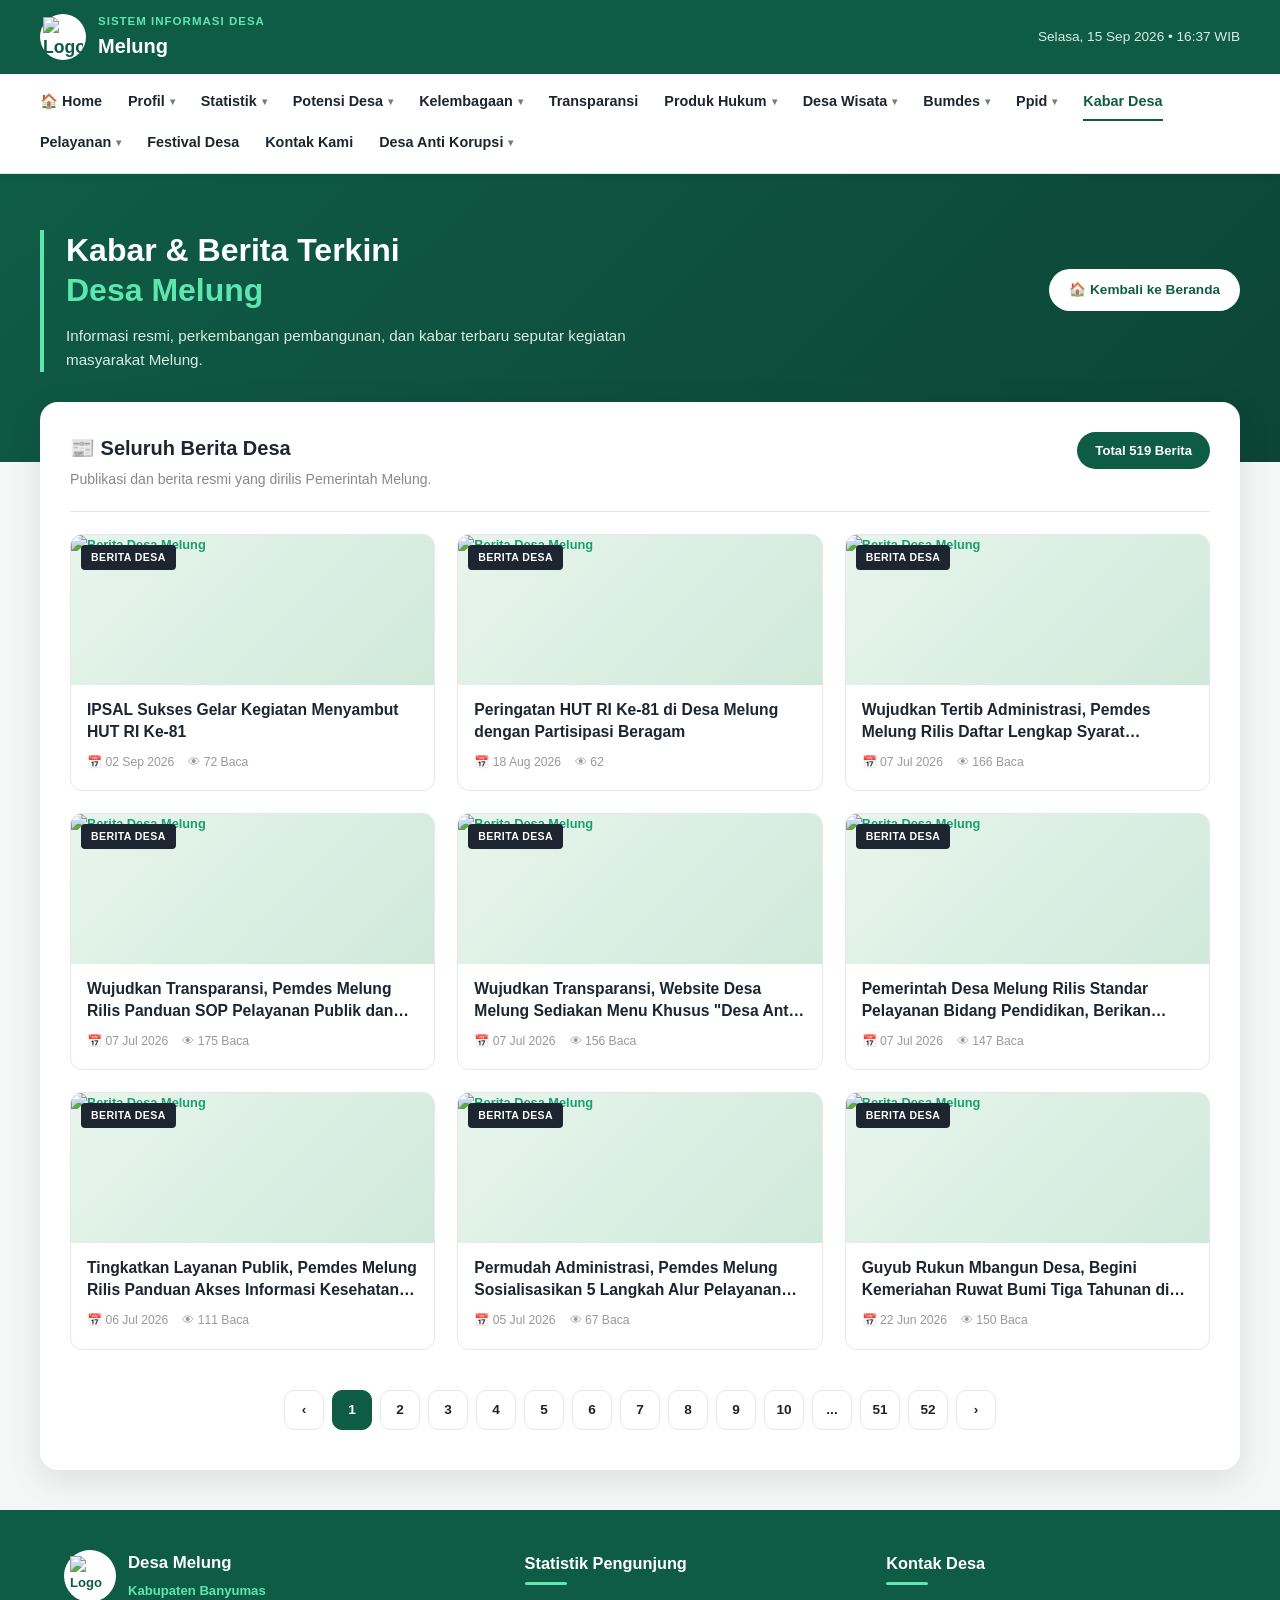
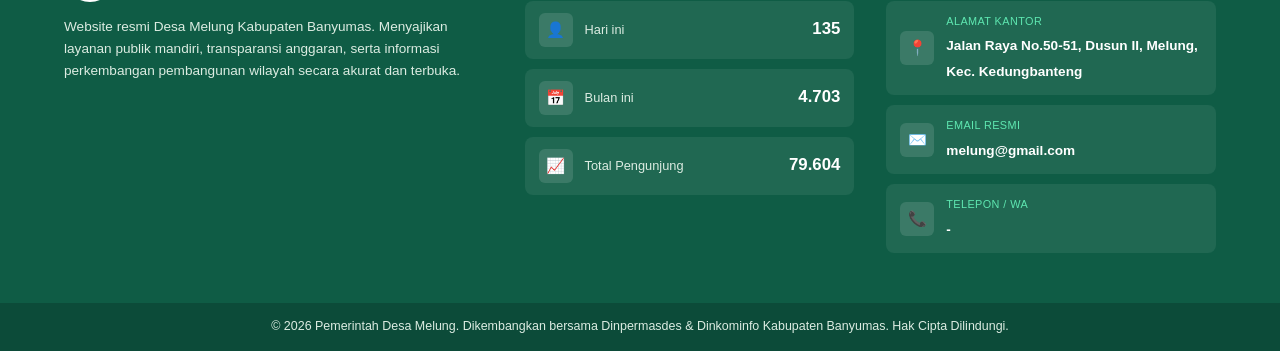
==== berita.html @ 3b64b192 "Upload project Latihan-membuat-tampilan-website-desa" ====
<!DOCTYPE html>
<html lang="id">
<head>
<meta charset="UTF-8">
<meta name="viewport" content="width=device-width, initial-scale=1.0">
<title>Kabar &amp; Berita Desa Melung</title>
<link rel="stylesheet" href="style.css">
</head>
<script src="script.js"></script>
<body>

  <!-- ================= TOPBAR ================= -->
    <div class="site-header">
  <div class="topbar">
    <div class="topbar-inner">
      <div class="brand">
        <span class="logo-circle">
          <img src="https://img.pikbest.com/png-images/20241031/green-and-yellow-color-combined-natural-tree-logo_11033752.png!bw800"
          alt="Logo Desa Melung" width="40" height="40">
        </span>
        <div class="brand-text">
          <div class="kecil">Sistem Informasi Desa</div>
          <div class="besar">Melung</div>
        </div>
      </div>
      <div class="jam">Selasa, 15 Sep 2026 &bull; 16:37 WIB</div>
    </div>
  </div>

  <!-- ================= NAVBAR ================= -->
  <header class="navbar">
    <div class="navbar-inner">
      <nav class="menu">
        <ul>
          <li><a href="index.html">🏠 Home</a></li>
          <li><a href="#">Profil <span class="caret">▾</span></a></li>
          <li><a href="#">Statistik <span class="caret">▾</span></a></li>
          <li><a href="#">Potensi Desa <span class="caret">▾</span></a></li>
          <li><a href="#">Kelembagaan <span class="caret">▾</span></a></li>
          <li><a href="#">Transparansi</a></li>
          <li><a href="#">Produk Hukum <span class="caret">▾</span></a></li>
          <li><a href="#">Desa Wisata <span class="caret">▾</span></a></li>
          <li><a href="#">Bumdes <span class="caret">▾</span></a></li>
          <li><a href="#">Ppid <span class="caret">▾</span></a></li>
          <li class="active"><a href="berita.html">Kabar Desa</a></li>
          <li><a href="#">Pelayanan <span class="caret">▾</span></a></li>
          <li><a href="#">Festival Desa</a></li>
          <li><a href="#">Kontak Kami</a></li>
          <li><a href="#">Desa Anti Korupsi <span class="caret">▾</span></a></li>
        </ul>
      </nav>
    </div>
  </header>
</div>

  <!-- ================= HERO JUDUL HALAMAN ================= -->
  <section class="page-hero">
    <div class="hero-inner">
      <div class="hero-text">
        <h1>Kabar &amp; Berita Terkini<span class="aksen">Desa Melung</span></h1>
        <p>Informasi resmi, perkembangan pembangunan, dan kabar terbaru seputar kegiatan masyarakat Melung.</p>
      </div>
      <a href="index.html" class="btn-kembali putih">🏠 Kembali ke Beranda</a>
    </div>
  </section>

  <!-- ================= PANEL DAFTAR BERITA (menimpa hero) ================= -->
  <div class="berita-panel">

    <div class="berita-heading">
      <div>
        <h4>📰 Seluruh Berita Desa</h4>
        <p>Publikasi dan berita resmi yang dirilis Pemerintah Melung.</p>
      </div>
      <span class="total">Total 519 Berita</span>
    </div>

    <div class="berita-list">

      <article class="berita-card">
        <div class="thumb">
          <span class="kategori">Berita Desa</span>
          <img src="https://image.popbela.com/post/20230807/7c8864323c6f5ccec328700b5aadbe1a.jpg?tr=w-1200,f-webp,q-75&width=1200&format=webp&quality=75"
          alt="Berita Desa Melung" width="100" height="100">
        </div>
        <div class="card-body">
          <h5><a href="#">IPSAL Sukses Gelar Kegiatan Menyambut HUT RI Ke-81</a></h5>
          <div class="info">
            <span>📅 02 Sep 2026</span>
            <span>👁 72 Baca</span>
          </div>
        </div>
      </article>

      <article class="berita-card">
        <div class="thumb">
          <span class="kategori">Berita Desa</span>
          <img src="https://image.idntimes.com/post/20230818/1-89f8a2607b35af424937919d6bf54536.jpg?tr=w-1200,f-webp,q-75&width=1200&format=webp&quality=75"
          alt="Berita Desa Melung" style="object-fit: cover; overflow: hidden;">
        </div>
        <div class="card-body">
          <h5><a href="#">Peringatan HUT RI Ke-81 di Desa Melung dengan Partisipasi Beragam</a></h5>
          <div class="info">
            <span>📅 18 Aug 2026</span>
            <span>👁 62 </span>
          </div>
        </div>
      </article>

      <article class="berita-card">
        <div class="thumb">
          <span class="kategori">Berita Desa</span>
          <img src="https://i.pinimg.com/736x/c6/cb/3d/c6cb3d8673d91c7dcfd52e9f3bef38c0.jpg"
          alt="Berita Desa Melung" style="object-fit: cover; overflow: hidden;">
        </div>
        <div class="card-body">
          <h5><a href="#">Wujudkan Tertib Administrasi, Pemdes Melung Rilis Daftar Lengkap Syarat Pelayanan Publik</a></h5>
          <div class="info">
            <span>📅 07 Jul 2026</span>
            <span>👁 166 Baca</span>
          </div>
        </div>
      </article>

      <article class="berita-card">
        <div class="thumb">
          <span class="kategori">Berita Desa</span>
          <img src="https://i.pinimg.com/736x/79/63/9c/79639c20c60d40868bba4b0c7aa75d20.jpg"
          alt="Berita Desa Melung" style="object-fit: cover; overflow: hidden;">  
        </div>
        <div class="card-body">
          <h5><a href="#">Wujudkan Transparansi, Pemdes Melung Rilis Panduan SOP Pelayanan Publik dan Pembagian Tugas Perangkat Desa</a></h5>
          <div class="info">
            <span>📅 07 Jul 2026</span>
            <span>👁 175 Baca</span>
          </div>
        </div>
      </article>

      <article class="berita-card">
        <div class="thumb">
          <span class="kategori">Berita Desa</span>
          <img src="https://i.pinimg.com/736x/5a/bc/f7/5abcf72aac26232041046c8955dbde78.jpg"
          alt="Berita Desa Melung" style="object-fit: cover; overflow: hidden;">
        </div>
        <div class="card-body">
          <h5><a href="#">Wujudkan Transparansi, Website Desa Melung Sediakan Menu Khusus "Desa Anti Korupsi"</a></h5>
          <div class="info">
            <span>📅 07 Jul 2026</span>
            <span>👁 156 Baca</span>
          </div>
        </div>
      </article>

      <article class="berita-card">
        <div class="thumb">
          <span class="kategori">Berita Desa</span>
          <img src="https://image.idntimes.com/post/20250530/ngakak2-bca8e446da7f115f18d3c159ebca2ad7.jpg?tr=w-1200,f-webp,q-75&width=1200&format=webp&quality=75"
          alt="Berita Desa Melung" style="object-fit: cover; overflow: hidden;">  
        </div>
        <div class="card-body">
          <h5><a href="#">Pemerintah Desa Melung Rilis Standar Pelayanan Bidang Pendidikan, Berikan Kemudahan Administrasi Bagi Warga</a></h5>
          <div class="info">
            <span>📅 07 Jul 2026</span>
            <span>👁 147 Baca</span>
          </div>
        </div>
      </article>

      <article class="berita-card">
        <div class="thumb">
          <span class="kategori">Berita Desa</span>
          <img src="https://media.indozone.id/crop/images/2026/03/16/1773628808_69b76d88b02c9_1000526915.jpg"
          alt="Berita Desa Melung" style="object-fit: cover; overflow: hidden;">
        </div>
        <div class="card-body">
          <h5><a href="#">Tingkatkan Layanan Publik, Pemdes Melung Rilis Panduan Akses Informasi Kesehatan Desa</a></h5>
          <div class="info">
            <span>📅 06 Jul 2026</span>
            <span>👁 111 Baca</span>
          </div>
        </div>
      </article>

      <article class="berita-card">
        <div class="thumb">
          <span class="kategori">Berita Desa</span>
          <img src="https://i.pinimg.com/1200x/ab/97/a2/ab97a2501095db553160b17538eb05da.jpg"
          alt="Berita Desa Melung" style="object-fit: cover; overflow: hidden;">
        </div>
        <div class="card-body">
          <h5><a href="#">Permudah Administrasi, Pemdes Melung Sosialisasikan 5 Langkah Alur Pelayanan Tatap Muka</a></h5>
          <div class="info">
            <span>📅 05 Jul 2026</span>
            <span>👁 67 Baca</span>
          </div>
        </div>
      </article>

      <article class="berita-card">
        <div class="thumb">
          <span class="kategori">Berita Desa</span>
          <img src="https://i.pinimg.com/736x/c1/cf/3c/c1cf3c23b84a707f541913a872329b1f.jpg"
          alt="Berita Desa Melung" style="object-fit: cover; overflow: hidden;">
        </div>
        <div class="card-body">
          <h5><a href="#">Guyub Rukun Mbangun Desa, Begini Kemeriahan Ruwat Bumi Tiga Tahunan di Desa Melung Banyumas</a></h5>
          <div class="info">
            <span>📅 22 Jun 2026</span>
            <span>👁 150 Baca</span>
          </div>
        </div>
      </article>

    </div>

    <!-- ---- Pagination ---- -->
    <nav class="pagination" aria-label="Navigasi Halaman">
      <a href="#">&lsaquo;</a>
      <a href="#" class="active">1</a>
      <a href="#">2</a>
      <a href="#">3</a>
      <a href="#">4</a>
      <a href="#">5</a>
      <a href="#">6</a>
      <a href="#">7</a>
      <a href="#">8</a>
      <a href="#">9</a>
      <a href="#">10</a>
      <a href="#">...</a>
      <a href="#">51</a>
      <a href="#">52</a>
      <a href="#">&rsaquo;</a>
    </nav>

  </div>

  <!-- ================= FOOTER ================= -->
  <footer>
    <div class="footer-inner">

      <div class="footer-col">
        <div class="brand-row">
          <span class="logo-circle">
            <img src="https://img.pikbest.com/png-images/20241031/green-and-yellow-color-combined-natural-tree-logo_11033752.png!bw800"
            alt="Logo Desa Melung" width="40" height="40">  
          </span>
          <div>
            <h5>Desa Melung</h5>
            <span>Kabupaten Banyumas</span>
          </div>
        </div>
        <p>Website resmi Desa Melung Kabupaten Banyumas. Menyajikan layanan
           publik mandiri, transparansi anggaran, serta informasi
           perkembangan pembangunan wilayah secara akurat dan terbuka.</p>
      </div>

      <div class="footer-col">
        <h5 class="judul">Statistik Pengunjung</h5>
        <div class="garis"></div>
        <div class="stat-row">
          <span class="ic">👤</span>
          <div class="txt">Hari ini</div>
          <strong>135</strong>
        </div>
        <div class="stat-row">
          <span class="ic">📅</span>
          <div class="txt">Bulan ini</div>
          <strong>4.703</strong>
        </div>
        <div class="stat-row">
          <span class="ic">📈</span>
          <div class="txt">Total Pengunjung</div>
          <strong>79.604</strong>
        </div>
      </div>

      <div class="footer-col">
        <h5 class="judul">Kontak Desa</h5>
        <div class="garis"></div>
        <div class="kontak-row">
          <span class="ic">📍</span>
          <div class="txt">
            <span class="label">Alamat Kantor</span>
            <span class="value">Jalan Raya No.50-51, Dusun II, Melung, Kec. Kedungbanteng</span>
          </div>
        </div>
        <div class="kontak-row">
          <span class="ic">✉️</span>
          <div class="txt">
            <span class="label">Email Resmi</span>
            <span class="value">melung@gmail.com</span>
          </div>
        </div>
        <div class="kontak-row">
          <span class="ic">📞</span>
          <div class="txt">
            <span class="label">Telepon / WA</span>
            <span class="value">-</span>
          </div>
        </div>
      </div>

    </div>
    <div class="copyright">
      © 2026 Pemerintah Desa Melung. Dikembangkan bersama Dinpermasdes &amp; Dinkominfo Kabupaten Banyumas. Hak Cipta Dilindungi.
    </div>
  </footer>

</body>
</html>
---- style.css ----
:root{
  --hijau-tua: #0f5c45;
  --hijau: #16a06f;
  --hijau-terang: #5ee6b0;
  --hijau-muda: #e8f5ec;
  --emas: #d9a441;
  --abu-teks: #4a4a4a;
  --abu-garis: #e5e7eb;
  --putih: #ffffff;
  --navy: #1c2530;
}

*{ box-sizing: border-box; margin:0; padding:0; }
body{
  font-family: "Segoe UI", Arial, sans-serif;
  color: var(--abu-teks);
  background: #f5f6f6;
  line-height: 1.6;
}
a{ text-decoration:none; color: inherit; }
img{ max-width:100%; display:block; }
ul{ list-style:none; }

/* ================================================= */
/* ================ TOPBAR + NAVBAR ================= */
/* ================================================= */

.site-header{
  position: sticky;
  top: 0;
  z-index: 999;
  box-shadow: 0 2px 8px rgba(0,0,0,0.06);
}
.topbar{
  background: var(--hijau-tua);
  color: var(--putih);
  padding: 12px 24px;
}
.topbar-inner{
  max-width: 1200px;
  margin:0 auto;
  display:flex;
  align-items:center;
  justify-content:space-between;
  flex-wrap: wrap;
  gap:10px;
}
.topbar .brand{
  display:flex;
  align-items:center;
  gap:12px;
}
.topbar .logo-circle{
  width: 46px; height:46px;
  background: var(--putih);
  border-radius:50%;
  display:flex;align-items:center;justify-content:center;
  color: var(--hijau-tua);
  font-weight:800;
  flex-shrink:0;
  font-size:1.1rem;
}
.topbar .brand-text .kecil{
  font-size: 0.72rem;
  letter-spacing: 1px;
  color: var(--hijau-terang);
  text-transform:uppercase;
  font-weight:600;
}
.topbar .brand-text .besar{
  font-size: 1.25rem;
  font-weight:800;
}
.topbar .jam{
  font-size: 0.85rem;
  color: #dcece2;
}

header.navbar{
  background: var(--putih);
  border-bottom: 1px solid var(--abu-garis);
  padding: 0 24px;
}
.navbar-inner{
  max-width: 1200px;
  margin: 0 auto;
}
nav.menu ul{
  display:flex;
  flex-wrap: wrap;
  row-gap: 4px;
  column-gap: 26px;
  padding: 10px 0;
}
nav.menu a{
  font-size:0.9rem;
  font-weight:600;
  color: var(--navy);
  padding: 6px 0;
  display:inline-flex;
  align-items:center;
  gap:5px;
  border-bottom: 2px solid transparent;
}
nav.menu li.active a,
nav.menu a:hover{
  color: var(--hijau-tua);
  border-bottom: 2px solid var(--hijau-tua);
}
nav.menu .caret{ font-size:0.65rem; opacity:0.6; }

/* ===== BREADCRUMB / META BAR (halaman artikel) ===== */
.meta-bar{
  background: var(--hijau-muda);
  border-bottom: 1px solid var(--abu-garis);
}
.meta-bar-inner{
  max-width: 1200px;
  margin:0 auto;
  padding: 10px 24px;
  font-size: 0.85rem;
  color: var(--hijau-tua);
  display:flex;
  gap: 18px;
  flex-wrap: wrap;
}

/* ================================================= */
/* ============ LAYOUT ARTIKEL (index.html) ========= */
/* ================================================= */
.container{
  max-width: 1200px;
  margin: -60px auto 40px;
  padding: 0 24px;
  display: grid;
  grid-template-columns: 2.2fr 1fr;
  gap: 28px;
  position: relative;
  align-items: start;
}

.article-card{
  background: var(--putih);
  border: 1px solid var(--abu-garis);
  border-radius: 10px;
  padding: 28px 30px;
}
.article-card h1{
  font-size: 1.7rem;
  color: var(--hijau-tua);
  margin-bottom: 4px;
}
.sub-resmi{ font-size: 0.85rem; color: #888; margin-bottom: 18px; }
.btn-kembali{
  display:inline-flex;
  align-items:center;
  gap:8px;
  background: var(--hijau-tua);
  color:var(--putih);
  padding: 10px 20px;
  border-radius: 30px;
  font-size: 0.85rem;
  font-weight:700;
  margin-bottom: 22px;
}
.btn-kembali:hover{ background: var(--hijau); }
.btn-kembali.putih{
  background: var(--putih);
  color: var(--hijau-tua);
}
.btn-kembali.putih:hover{ background: var(--hijau-muda); }

.article-card h5{
  color: var(--emas);
  font-size: 1rem;
  letter-spacing: 0.3px;
  margin: 22px 0 8px;
  padding-left: 10px;
  border-left: 4px solid var(--hijau);
}
.article-card h5:first-of-type{ margin-top:0; }
.article-card p{ font-size: 0.95rem; text-align: justify; margin-bottom: 10px; }

.comment-box{ margin-top: 30px; padding-top: 24px; border-top: 1px solid var(--abu-garis); }
.comment-box h4{ color: var(--hijau-tua); margin-bottom: 14px; }
.comment-box input, .comment-box textarea{
  width: 100%; padding: 10px 12px; margin-bottom: 12px;
  border: 1px solid var(--abu-garis); border-radius: 6px;
  font-family: inherit; font-size: 0.9rem;
}
.comment-box button{
  background: var(--hijau); color: var(--putih); border:none;
  padding: 10px 22px; border-radius: 6px; cursor:pointer; font-size: 0.9rem;
}
.comment-box button:hover{ background: var(--hijau-tua); }

/* ===== SIDEBAR ===== */
.widget{
  background: var(--putih); border: 1px solid var(--abu-garis);
  border-radius: 10px; padding: 20px; margin-bottom: 22px;
}
.widget h4{
  color: var(--hijau-tua); font-size: 1rem; margin-bottom: 14px;
  padding-bottom: 8px; border-bottom: 2px solid var(--hijau-muda);
}
.berita-item{
  display:flex; gap: 10px; padding: 10px 0;
  border-bottom: 1px dashed var(--abu-garis); font-size: 0.85rem;
}
.berita-item:last-child{ border-bottom:none; }
.berita-thumb{
  width: 46px;height:46px; background: var(--hijau-muda); border-radius:6px;
  flex-shrink:0; display:flex;align-items:center;justify-content:center;
  color: var(--hijau); font-size: 0.7rem;
}
.berita-item .tgl{ color:#999; font-size:0.75rem; }
.tag-list, .kategori-list{ display:flex;flex-wrap:wrap;gap:8px; }
.tag-list a, .kategori-list a{
  background: var(--hijau-muda); color: var(--hijau-tua);
  padding: 6px 12px; border-radius: 16px; font-size: 0.8rem;
}
.tag-list a:hover, .kategori-list a:hover{ background: var(--emas); color:var(--putih); }

/* ================================================= */
/* ============ HALAMAN DAFTAR BERITA =============== */
/* ================================================= */

/* ---- Hero judul halaman ---- */
.page-hero{
  background: linear-gradient(135deg, var(--hijau-tua), #0c4536);
  color: var(--putih);
  padding: 56px 24px 90px;
  position: relative;
}
.hero-inner{
  max-width: 1200px;
  margin: 0 auto;
  display:flex;
  justify-content:space-between;
  align-items:center;
  gap: 24px;
  flex-wrap: wrap;
}
.hero-text{
  border-left: 4px solid var(--hijau-terang);
  padding-left: 22px;
  max-width: 640px;
}
.hero-text h1{
  font-size: 2rem;
  line-height:1.25;
  margin-bottom: 14px;
}
.hero-text h1 .aksen{ color: var(--hijau-terang); display:block; }
.hero-text p{ font-size: 0.95rem; color:#dcece2; }

/* ---- Panel putih daftar berita, menimpa hero ---- */
.berita-panel{
  max-width: 1200px;
  margin: -60px auto 40px;
  background: var(--putih);
  border-radius: 18px;
  box-shadow: 0 10px 34px rgba(0,0,0,0.10);
  padding: 30px 30px 10px;
  position: relative;
  z-index: 2;
}
.berita-heading{
  display:flex;
  justify-content:space-between;
  align-items:flex-start;
  flex-wrap: wrap;
  gap: 14px;
  padding-bottom: 20px;
  border-bottom: 1px solid var(--abu-garis);
  margin-bottom: 22px;
}
.berita-heading h4{
  color: var(--navy);
  font-size: 1.25rem;
  margin-bottom: 4px;
}
.berita-heading p{ font-size: 0.88rem; color: #888; }
.berita-heading .total{
  display:inline-block;
  background: var(--hijau-tua);
  color: var(--putih);
  padding: 8px 18px;
  border-radius: 20px;
  font-size: 0.82rem;
  font-weight:700;
  white-space: nowrap;
}

/* ---- Grid kartu berita (3 kolom, ada gambar) ---- */
.berita-list{
  display:grid;
  grid-template-columns: repeat(3, 1fr);
  gap: 22px;
  padding-bottom: 30px;
}
.berita-card{
  background: var(--putih);
  border: 1px solid var(--abu-garis);
  display:flex;
  flex-direction: column;
  border-radius: 12px;
  overflow: hidden;
  transition: box-shadow 0.2s ease, transform 0.2s ease;
}
.berita-card:hover{
  box-shadow: 0 8px 20px rgba(0,0,0,0.10);
  transform: translateY(-3px);
}
.berita-card .thumb{
  position:relative;
  height: 150px;
  width: 100%;
  overflow:hidden;
  background: linear-gradient(135deg, var(--hijau-muda), #cfe9db);
  display:flex;
  align-items:center;
  justify-content:center;
  color: var(--hijau);
  font-weight:700;
  font-size: 0.8rem;
}
.berita-card .kategori{
  position:absolute;
  top: 10px; left: 10px;
  background: var(--navy);
  overflow:hidden;
  object-fit:cover;
  color: var(--putih);
  font-size: 0.66rem;
  font-weight:700;
  letter-spacing:0.4px;
  text-transform:uppercase;
  padding: 4px 10px;
  border-radius: 4px;
  z-index: 2;
}
.berita-card .card-body{ padding: 14px 16px 18px; }
.berita-card h5{
  color: var(--navy);
  font-size: 0.98rem;
  line-height:1.4;
  margin-bottom: 10px;
  display:-webkit-box;
  line-clamp: 2;
  -webkit-line-clamp: 2;
  -webkit-box-orient: vertical;
  overflow:hidden;
}
.berita-card .info{
  font-size: 0.76rem;
  color: #999;
  display:flex;
  gap: 14px;
}
.berita-card .thumb img {
  width: 100%;
  height: 100%;
  object-fit: cover;
}
/* ---- Pagination ---- */
.pagination{
  display:flex;
  justify-content:center;
  flex-wrap: wrap;
  gap: 8px;
  padding: 10px 0 30px;
}
.pagination a{
  min-width: 40px;
  height: 40px;
  padding: 0 8px;
  border: 1px solid var(--abu-garis);
  border-radius: 10px;
  display:flex;
  align-items:center;
  justify-content:center;
  font-size: 0.85rem;
  font-weight:600;
  color: var(--navy);
  background: var(--putih);
}
.pagination a.active{
  background: var(--hijau-tua);
  border-color: var(--hijau-tua);
  color: var(--putih);
}
.pagination a:hover:not(.active){
  border-color: var(--hijau);
  color: var(--hijau);
}

/* ================================================= */
/* ======================= FOOTER =================== */
/* ================================================= */
footer{
  background: var(--hijau-tua);
  color: #dcece2;
}
.footer-inner{
  max-width: 1200px;
  margin:0 auto;
  padding: 40px 24px;
  display:grid;
  grid-template-columns: 1.3fr 1fr 1fr;
  gap: 32px;
}
.footer-col .brand-row{
  display:flex;
  align-items:center;
  gap:12px;
  margin-bottom: 14px;
}
.footer-col .brand-row .logo-circle{
  width: 52px; height:52px;
  background: var(--putih);
  border-radius:50%;
  display:flex;align-items:center;justify-content:center;
  color: var(--hijau-tua);
  font-weight:800;
  flex-shrink:0;
}
.footer-col .brand-row h5{ color: var(--putih); font-size:1.05rem; }
.footer-col .brand-row span{ color: var(--hijau-terang); font-size:0.82rem; font-weight:600; }
.footer-inner p{ font-size: 0.85rem; }

.footer-inner h5.judul{
  color: var(--putih);
  margin-bottom: 6px;
  font-size:1.02rem;
}
.footer-inner .garis{
  width: 42px; height:3px; background: var(--hijau-terang);
  border-radius:2px; margin-bottom: 16px;
}
.stat-row, .kontak-row{
  display:flex;
  align-items:center;
  gap: 12px;
  background: rgba(255,255,255,0.07);
  border-radius: 8px;
  padding: 12px 14px;
  margin-bottom: 10px;
}
.stat-row .ic, .kontak-row .ic{
  width: 34px; height:34px;
  background: rgba(255,255,255,0.12);
  border-radius:6px;
  flex-shrink:0;
  display:flex;align-items:center;justify-content:center;
  color: var(--hijau-terang);
  font-size:0.95rem;
}
.stat-row .txt{ flex:1; font-size:0.8rem; }
.stat-row strong{ display:block; font-size:1.05rem; color:var(--putih); }
.kontak-row .txt .label{
  display:block;
  font-size:0.68rem;
  color: var(--hijau-terang);
  text-transform:uppercase;
  letter-spacing:0.4px;
  margin-bottom:2px;
}
.kontak-row .txt .value{ font-size:0.85rem; color:var(--putih); font-weight:600; }

.copyright{
  text-align:center;
  font-size: 0.78rem;
  padding: 14px;
  background: rgba(0,0,0,0.18);
}

/* ===== RESPONSIVE ===== */
@media (max-width: 900px){
  .container{ grid-template-columns: 1fr; }
  .berita-list{ grid-template-columns: 1fr 1fr; }
  .footer-inner{ grid-template-columns: 1fr; }
}
@media (max-width: 560px){
  .berita-list{ grid-template-columns: 1fr; }
  .hero-inner{ flex-direction:column; align-items:flex-start; }
}

/* ===== JS FEEDBACK: efek klik & toast ===== */
.btn-kembali, .pagination a, .comment-box button, .kategori-list a, .tag-list a{
  transition: transform 0.15s ease, opacity 0.15s ease;
}
.btn-kembali.is-pressed,
.pagination a.is-pressed,
.comment-box button.is-pressed,
.kategori-list a.is-pressed,
.tag-list a.is-pressed{
  transform: scale(0.94);
  opacity: 0.85;
}

.toast-feedback{
  position: fixed;
  left: 50%;
  bottom: 30px;
  transform: translateX(-50%) translateY(20px);
  background: var(--navy);
  color: var(--putih);
  padding: 12px 22px;
  border-radius: 30px;
  font-size: 0.85rem;
  font-weight: 600;
  box-shadow: 0 6px 18px rgba(0,0,0,0.2);
  opacity: 0;
  z-index: 1200;
  transition: opacity 0.25s ease, transform 0.25s ease;
  pointer-events: none;
}
.toast-feedback.show{
  opacity: 1;
  transform: translateX(-50%) translateY(0);
}
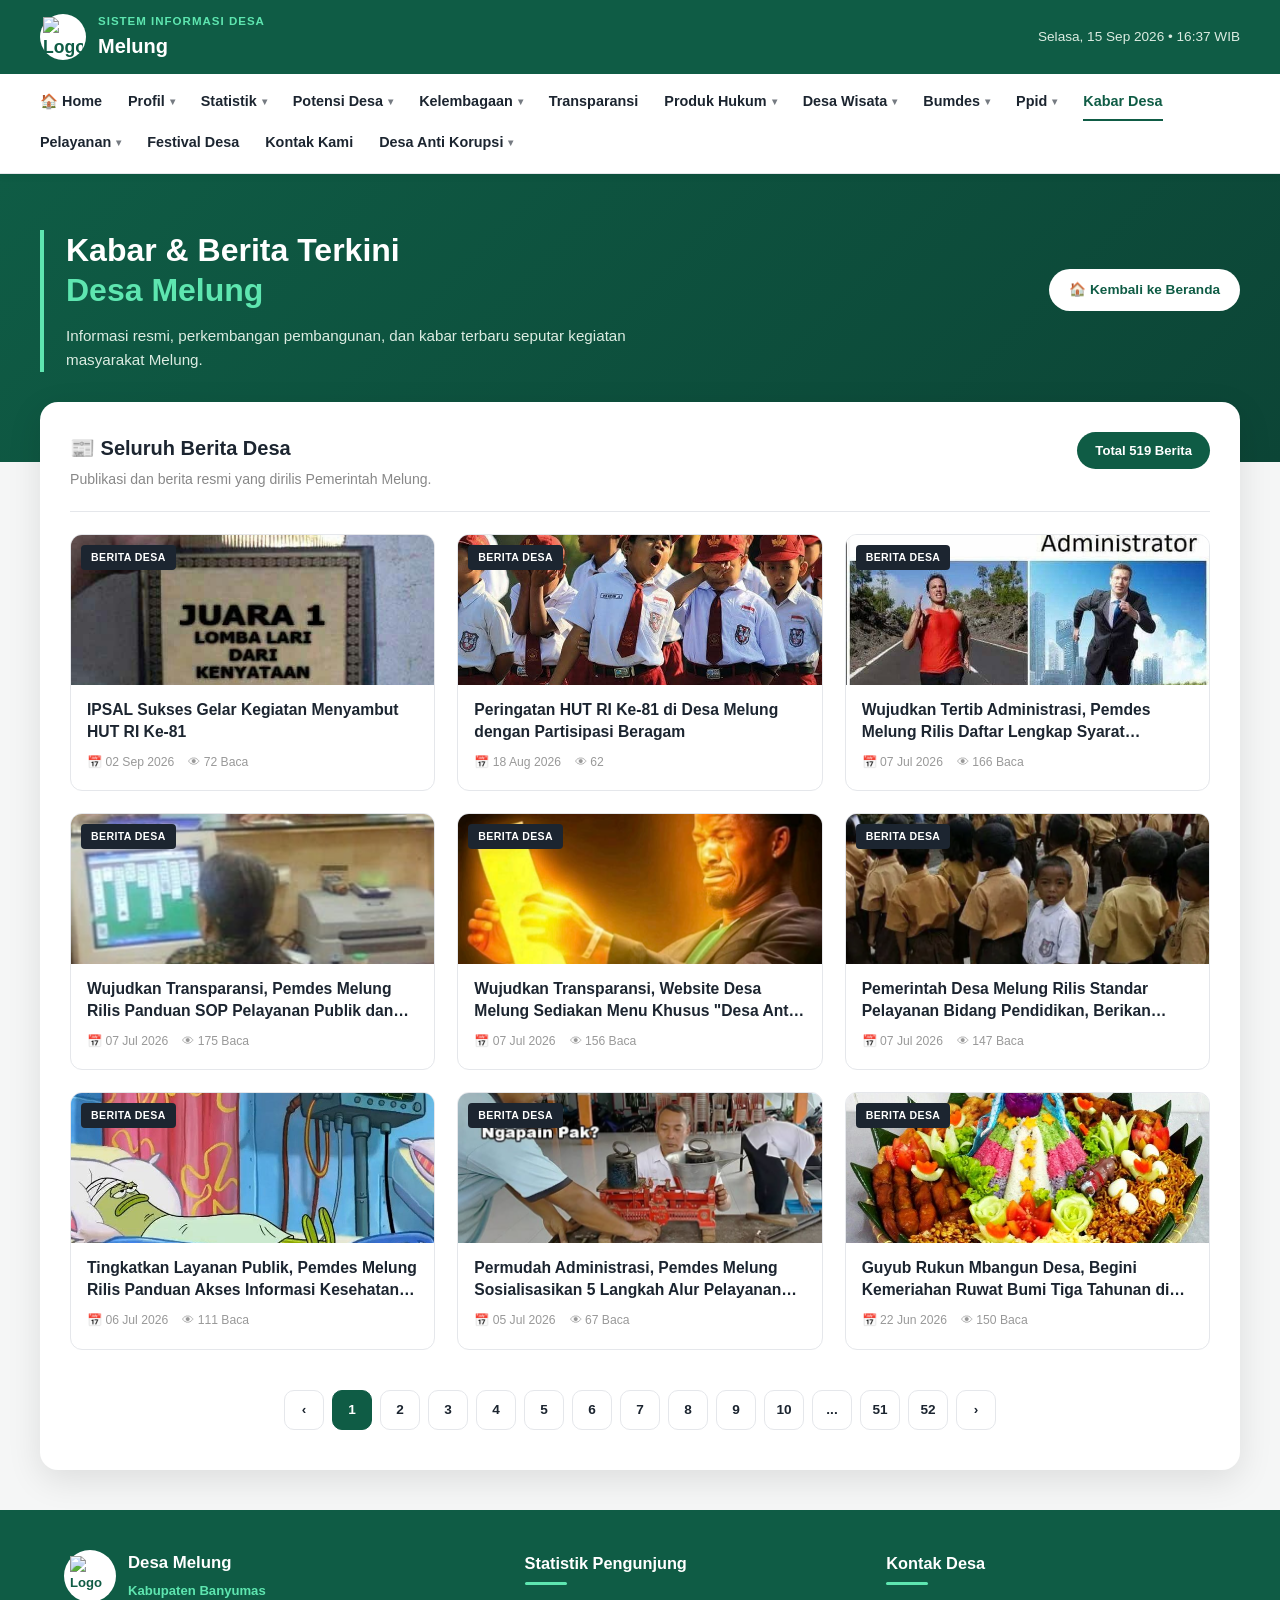
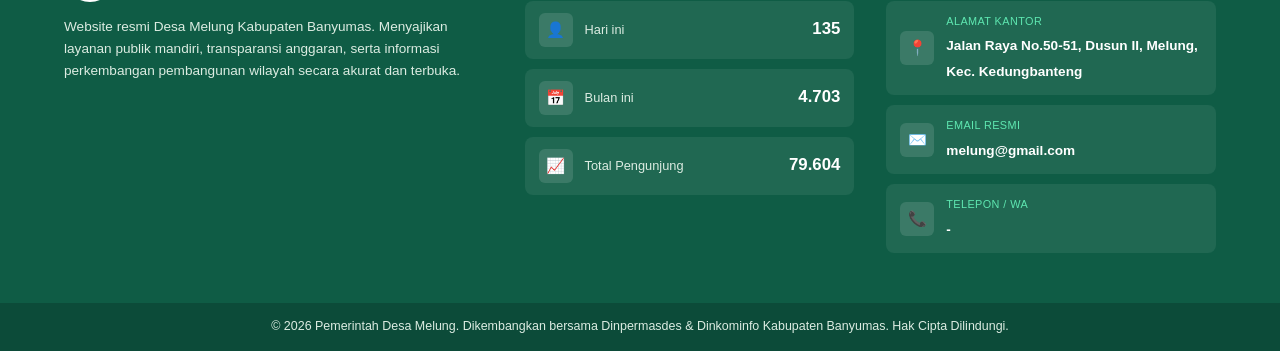
==== commit c7f4c554: "up 2 sejarah melung" ====
--- a/berita.html
+++ b/berita.html
@@ -80,7 +80,7 @@
       <article class="berita-card">
         <div class="thumb">
           <span class="kategori">Berita Desa</span>
-          <img src="https://image.popbela.com/post/20230807/7c8864323c6f5ccec328700b5aadbe1a.jpg?tr=w-1200,f-webp,q-75&width=1200&format=webp&quality=75"
+          <img src="FOTO/lomba.jpeg"
           alt="Berita Desa Melung" width="100" height="100">
         </div>
         <div class="card-body">
@@ -95,7 +95,7 @@
       <article class="berita-card">
         <div class="thumb">
           <span class="kategori">Berita Desa</span>
-          <img src="https://image.idntimes.com/post/20230818/1-89f8a2607b35af424937919d6bf54536.jpg?tr=w-1200,f-webp,q-75&width=1200&format=webp&quality=75"
+          <img src="FOTO/upacara.jpeg"
           alt="Berita Desa Melung" style="object-fit: cover; overflow: hidden;">
         </div>
         <div class="card-body">
@@ -110,7 +110,7 @@
       <article class="berita-card">
         <div class="thumb">
           <span class="kategori">Berita Desa</span>
-          <img src="https://i.pinimg.com/736x/c6/cb/3d/c6cb3d8673d91c7dcfd52e9f3bef38c0.jpg"
+          <img src="FOTO/Tertib_admin.jpeg"
           alt="Berita Desa Melung" style="object-fit: cover; overflow: hidden;">
         </div>
         <div class="card-body">
@@ -125,7 +125,7 @@
       <article class="berita-card">
         <div class="thumb">
           <span class="kategori">Berita Desa</span>
-          <img src="https://i.pinimg.com/736x/79/63/9c/79639c20c60d40868bba4b0c7aa75d20.jpg"
+          <img src="FOTO/SOP.jpeg"
           alt="Berita Desa Melung" style="object-fit: cover; overflow: hidden;">  
         </div>
         <div class="card-body">
@@ -140,7 +140,7 @@
       <article class="berita-card">
         <div class="thumb">
           <span class="kategori">Berita Desa</span>
-          <img src="https://i.pinimg.com/736x/5a/bc/f7/5abcf72aac26232041046c8955dbde78.jpg"
+          <img src="FOTO/menu_khusus.jpeg"
           alt="Berita Desa Melung" style="object-fit: cover; overflow: hidden;">
         </div>
         <div class="card-body">
@@ -155,7 +155,7 @@
       <article class="berita-card">
         <div class="thumb">
           <span class="kategori">Berita Desa</span>
-          <img src="https://image.idntimes.com/post/20250530/ngakak2-bca8e446da7f115f18d3c159ebca2ad7.jpg?tr=w-1200,f-webp,q-75&width=1200&format=webp&quality=75"
+          <img src="FOTO/sekolah.jpg"
           alt="Berita Desa Melung" style="object-fit: cover; overflow: hidden;">  
         </div>
         <div class="card-body">
@@ -170,7 +170,7 @@
       <article class="berita-card">
         <div class="thumb">
           <span class="kategori">Berita Desa</span>
-          <img src="https://media.indozone.id/crop/images/2026/03/16/1773628808_69b76d88b02c9_1000526915.jpg"
+          <img src="FOTO/rumahsakit.jpeg"
           alt="Berita Desa Melung" style="object-fit: cover; overflow: hidden;">
         </div>
         <div class="card-body">
@@ -185,7 +185,7 @@
       <article class="berita-card">
         <div class="thumb">
           <span class="kategori">Berita Desa</span>
-          <img src="https://i.pinimg.com/1200x/ab/97/a2/ab97a2501095db553160b17538eb05da.jpg"
+          <img src="FOTO/alur pelayanan.jpeg"
           alt="Berita Desa Melung" style="object-fit: cover; overflow: hidden;">
         </div>
         <div class="card-body">
@@ -200,7 +200,7 @@
       <article class="berita-card">
         <div class="thumb">
           <span class="kategori">Berita Desa</span>
-          <img src="https://i.pinimg.com/736x/c1/cf/3c/c1cf3c23b84a707f541913a872329b1f.jpg"
+          <img src="FOTO/tumpng.jpg"
           alt="Berita Desa Melung" style="object-fit: cover; overflow: hidden;">
         </div>
         <div class="card-body">
@@ -307,5 +307,16 @@
     </div>
   </footer>
 
+  <div class="image-modal" id="imageModal">
+
+    <button class="modal-close" id="modalClose">
+        &times;
+    </button>
+
+    <img id="modalImage" src="" alt="">
+
+</div>
+
+<script src="script.js"></script>
 </body>
 </html>
--- a/style.css
+++ b/style.css
@@ -519,4 +519,67 @@
 .toast-feedback.show{
   opacity: 1;
   transform: translateX(-50%) translateY(0);
+}
+.image-modal {
+    display: none;
+
+    position: fixed;
+    inset: 0;
+
+    z-index: 9999;
+
+    background: rgba(0, 0, 0, 0.85);
+
+    align-items: center;
+    justify-content: center;
+
+    padding: 30px;
+}
+
+.image-modal.active {
+    display: flex;
+}
+
+.image-modal img {
+    max-width: 90%;
+    max-height: 90vh;
+
+    object-fit: contain;
+
+    border-radius: 10px;
+
+    box-shadow: 0 10px 40px rgba(0, 0, 0, 0.4);
+}
+
+
+/* Tombol X */
+
+.modal-close {
+    position: absolute;
+
+    top: 20px;
+    right: 25px;
+
+    width: 45px;
+    height: 45px;
+
+    border: none;
+    border-radius: 50%;
+
+    background: rgba(255, 255, 255, 0.15);
+
+    color: white;
+
+    font-size: 32px;
+    line-height: 1;
+
+    cursor: pointer;
+
+    z-index: 10000;
+
+    transition: 0.2s;
+}
+
+.modal-close:hover {
+    background: rgba(255, 255, 255, 0.3);
 }
